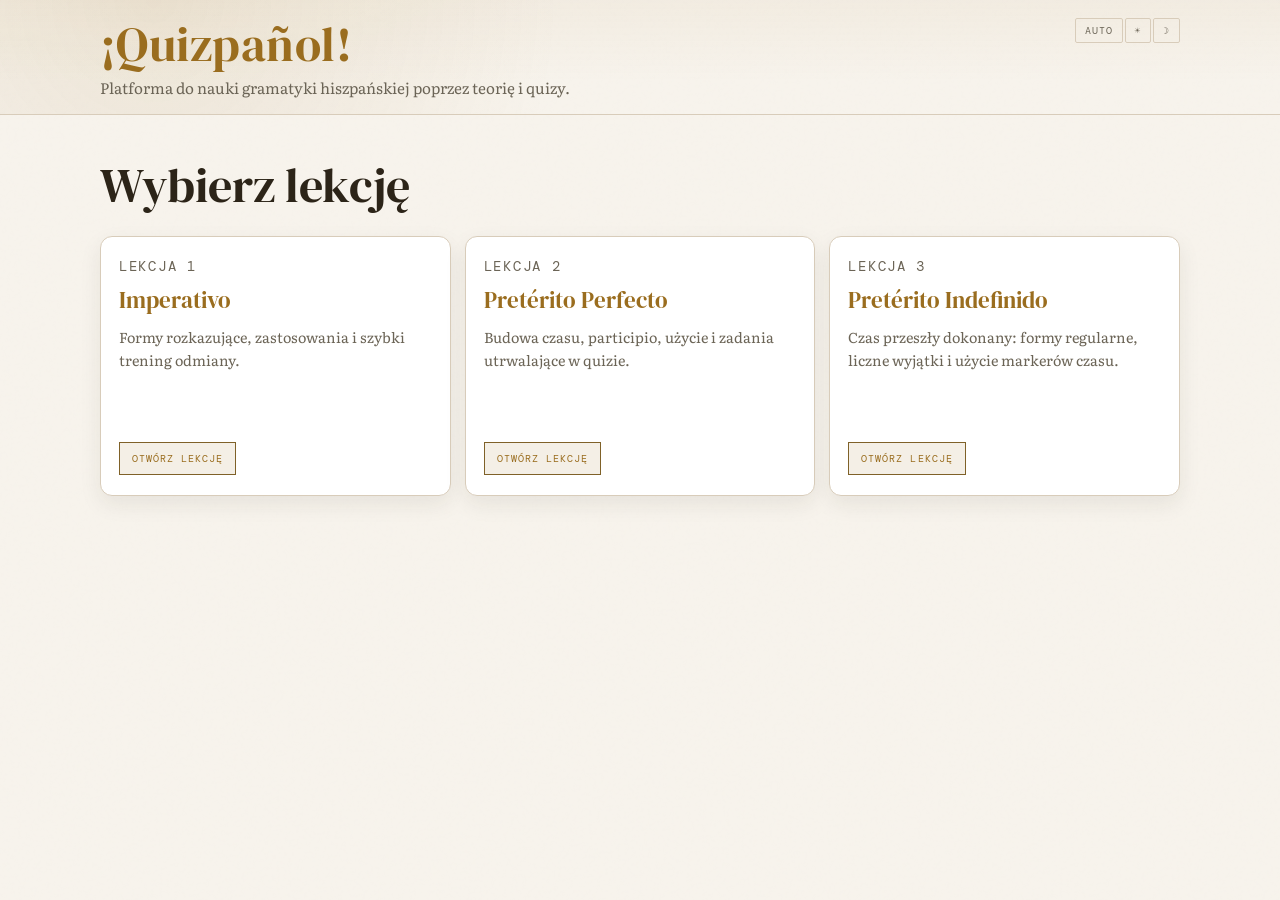
==== index.html @ e7cdd4eb "feat: add initial Pretérito Indefinido lesson" ====
<!DOCTYPE html>
<html lang="pl">
<head>
<meta charset="UTF-8">
<meta name="viewport" content="width=device-width, initial-scale=1.0">
<title>¡Quizpañol! · Strona główna</title>
<link rel="stylesheet" href="shared/style.css">
<script>
  (function() {
    var t = localStorage.getItem('quizpanol-theme');
    if (t) document.documentElement.setAttribute('data-theme', t);
  })();
</script>
</head>
<body>

<header class="global-header">
  <div class="container header-inner">
    <div class="brand-block">
      <a class="brand-name" href="index.html">¡Quizpañol!</a>
      <p class="header-subtitle">Platforma do nauki gramatyki hiszpańskiej poprzez teorię i quizy.</p>
    </div>
    <div class="theme-switch" role="group" aria-label="Motyw">
      <button class="theme-btn" data-theme-val="auto" onclick="setTheme('auto')" title="Automatyczny (systemowy)">Auto</button>
      <button class="theme-btn" data-theme-val="light" onclick="setTheme('light')" title="Jasny">☀</button>
      <button class="theme-btn" data-theme-val="dark" onclick="setTheme('dark')" title="Ciemny">☽</button>
    </div>
  </div>
</header>

<main class="home-shell">
  <section class="page-intro">
    <h1>Wybierz lekcję</h1>
  </section>

  <section class="lesson-grid" aria-label="Dostępne lekcje">
    <article class="lesson-card">
      <p class="lesson-tag">Lekcja 1</p>
      <h2>Imperativo</h2>
      <p>Formy rozkazujące, zastosowania i szybki trening odmiany.</p>
      <a class="lesson-link" href="lessons/imperativo.html">Otwórz lekcję</a>
    </article>

    <article class="lesson-card">
      <p class="lesson-tag">Lekcja 2</p>
      <h2>Pretérito Perfecto</h2>
      <p>Budowa czasu, participio, użycie i zadania utrwalające w quizie.</p>
      <a class="lesson-link" href="lessons/preterito-perfecto.html">Otwórz lekcję</a>
    </article>

    <article class="lesson-card">
      <p class="lesson-tag">Lekcja 3</p>
      <h2>Pretérito Indefinido</h2>
      <p>Czas przeszły dokonany: formy regularne, liczne wyjątki i użycie markerów czasu.</p>
      <a class="lesson-link" href="lessons/preterito-indefinido.html">Otwórz lekcję</a>
    </article>

    <!-- <article class="lesson-card lesson-card-soon" aria-disabled="true">
      <p class="lesson-tag">Wkrótce</p>
      <h2>Kolejna lekcja</h2>
      <p>To miejsce jest gotowe na nowe tematy, które dodasz później.</p>
      <span class="lesson-link lesson-link-disabled">Niedostępna</span>
    </article> -->
  </section>
</main>

<script src="shared/theme.js"></script>
</body>
</html>
---- shared/style.css ----
@import url('https://fonts.googleapis.com/css2?family=DM+Serif+Display:ital@0;1&family=DM+Mono:wght@400;500&family=Literata:ital,wght@0,300;0,400;1,300&display=swap');

/* 1) Global variables */
:root {
  color-scheme: light;
  --bg:                      #f7f3ec;
  --card:                    #ffffff;
  --card-dark:               #f1e9dd;
  --border:                  #d8ccba;
  --gold:                    #9a6d1f;
  --gold-dim:                #7f6128;
  --gold-bg:                 rgba(154,109,31,0.11);
  --text:                    #2c2418;
  --muted:                   #6b6456;
  --correct:                 #2f8f6a;
  --wrong:                   #b24a44;
  --input-bg:                #fcfaf6;
  --orange:                  #b86a25;
  --orange-bg:               rgba(184,106,37,0.10);
  --header-bg-accent:        rgba(154,109,31,0.10);
  --header-bg-line:          rgba(154,109,31,0.05);
  --table-head-bg:           #ebe2d4;
  --table-row-hover:         rgba(154,109,31,0.07);
  --irreg-row-hover:         rgba(184,106,37,0.17);
  --irreg-border:            rgba(184,106,37,0.35);
  --btn-primary-hover:       #ae7d29;
  --input-correct-bg:        rgba(47,143,106,0.10);
  --input-wrong-bg:          rgba(178,74,68,0.10);
  --shadow-soft:             rgba(44,36,24,0.08);
  --shadow-strong:           rgba(44,36,24,0.14);
  --noise-opacity:           0.16;
}

@media (prefers-color-scheme: dark) {
  :root:not([data-theme="light"]):not([data-theme="dark"]) {
    color-scheme: dark;
    --bg:                      #0f0e0b;
    --card:                    #1a1814;
    --card-dark:               #131109;
    --border:                  #2e2b24;
    --gold:                    #d4a843;
    --gold-dim:                #8a6e2a;
    --gold-bg:                 rgba(212,168,67,0.07);
    --text:                    #e8e0d0;
    --muted:                   #8a816f;
    --correct:                 #4caf87;
    --wrong:                   #c0504a;
    --input-bg:                #211f1a;
    --orange:                  #c8813a;
    --orange-bg:               rgba(200,129,58,0.08);
    --header-bg-accent:        rgba(212,168,67,0.10);
    --header-bg-line:          rgba(212,168,67,0.03);
    --table-head-bg:           #1f1c16;
    --table-row-hover:         rgba(212,168,67,0.04);
    --irreg-row-hover:         rgba(200,129,58,0.13);
    --irreg-border:            rgba(200,129,58,0.25);
    --btn-primary-hover:       #e0b550;
    --input-correct-bg:        rgba(76,175,135,0.06);
    --input-wrong-bg:          rgba(192,80,74,0.06);
    --shadow-soft:             rgba(32,56,96,0.08);
    --shadow-strong:           rgba(32,56,96,0.12);
    --noise-opacity:           0.4;
  }
}

:root[data-theme="dark"] {
  color-scheme: dark;
  --bg:                      #0f0e0b;
  --card:                    #1a1814;
  --card-dark:               #131109;
  --border:                  #2e2b24;
  --gold:                    #d4a843;
  --gold-dim:                #8a6e2a;
  --gold-bg:                 rgba(212,168,67,0.07);
  --text:                    #e8e0d0;
  --muted:                   #8a816f;
  --correct:                 #4caf87;
  --wrong:                   #c0504a;
  --input-bg:                #211f1a;
  --orange:                  #c8813a;
  --orange-bg:               rgba(200,129,58,0.08);
  --header-bg-accent:        rgba(212,168,67,0.10);
  --header-bg-line:          rgba(212,168,67,0.03);
  --table-head-bg:           #1f1c16;
  --table-row-hover:         rgba(212,168,67,0.04);
  --irreg-row-hover:         rgba(200,129,58,0.13);
  --irreg-border:            rgba(200,129,58,0.25);
  --btn-primary-hover:       #e0b550;
  --input-correct-bg:        rgba(76,175,135,0.06);
  --input-wrong-bg:          rgba(192,80,74,0.06);
  --shadow-soft:             rgba(32,56,96,0.08);
  --shadow-strong:           rgba(32,56,96,0.12);
  --noise-opacity:           0.4;
}

.ex-dim {
  display: block;
  font-size: 0.85em;
  opacity: 0.7;
  font-style: italic;
  margin-top: 2px;
}

/* 2) Reset and base */
*, *::before, *::after { margin: 0; padding: 0; box-sizing: border-box; }

body {
  background: var(--bg);
  color: var(--text);
  font-family: 'Literata', serif;
  min-height: 100vh;
}

/* Subtle background texture */
body::before {
  content: '';
  position: fixed;
  inset: 0;
  background-image: url("data:image/svg+xml,%3Csvg viewBox='0 0 256 256' xmlns='http://www.w3.org/2000/svg'%3E%3Cfilter id='noise'%3E%3CfeTurbulence type='fractalNoise' baseFrequency='0.9' numOctaves='4' stitchTiles='stitch'/%3E%3C/filter%3E%3Crect width='100%25' height='100%25' filter='url(%23noise)' opacity='0.04'/%3E%3C/svg%3E");
  pointer-events: none;
  z-index: 0;
  opacity: var(--noise-opacity);
}

.container {
  width: min(1080px, 100% - 40px);
  margin: 0 auto;
}

.brand-name {
  font-family: 'DM Serif Display', serif;
  font-size: clamp(2rem, 5vw, 3rem);
  text-decoration: none;
  color: var(--gold);
  line-height: 1.1;
  letter-spacing: 0.01em;
}

.brand-meta {
  font-family: 'DM Mono', monospace;
  font-size: 0.62rem;
  letter-spacing: 0.16em;
  text-transform: uppercase;
  color: var(--gold-dim);
  white-space: nowrap;
}

.brand-block {
  display: flex;
  flex-direction: column;
  align-items: flex-start;
  gap: 6px;
}

.header-subtitle {
  color: var(--muted);
  font-size: 0.95rem;
  line-height: 1.4;
  margin: 0;
}

.global-header {
  position: relative;
  z-index: 2;
  border-bottom: 1px solid var(--border);
  background:
    radial-gradient(circle at 12% 0%, var(--header-bg-accent), transparent 36%),
    linear-gradient(180deg, var(--header-bg-line), transparent 72%);
}

.header-inner {
  display: flex;
  justify-content: flex-start;
  align-items: flex-start;
  gap: 10px;
  padding: 18px 0 16px;
}

.theme-switch {
  display: flex;
  gap: 2px;
  flex-shrink: 0;
  align-items: center;
  margin-left: auto;
}

.theme-btn {
  font-family: 'DM Mono', monospace;
  font-size: 0.6rem;
  letter-spacing: 0.1em;
  text-transform: uppercase;
  background: transparent;
  border: 1px solid var(--border);
  color: var(--muted);
  padding: 5px 9px;
  border-radius: 2px;
  cursor: pointer;
  transition: all 0.15s;
}

.theme-btn.active {
  border-color: var(--gold-dim);
  color: var(--gold);
  background: var(--gold-bg);
}

.theme-btn:hover:not(.active) {
  border-color: var(--muted);
  color: var(--text);
}

.page-subtitle {
  color: var(--muted);
  font-size: 1rem;
  line-height: 1.5;
  max-width: 66ch;
}

.page-intro {
  margin-bottom: 24px;
}

.page-intro h1,
.lesson-hero h1 {
  font-family: 'DM Serif Display', serif;
  font-size: clamp(2rem, 5vw, 3rem);
  color: var(--text);
  font-weight: 400;
  line-height: 1.1;
  margin-top: 10px;
}

.lesson-main {
  width: min(1080px, 100% - 40px);
  margin: 0 auto;
  padding-top: 22px;
}

.lesson-hero {
  padding: 26px 0 18px;
}

.breadcrumb {
  display: flex;
  align-items: center;
  gap: 0;
  font-family: 'DM Serif Display', serif;
  font-size: clamp(2rem, 5vw, 3rem);
  line-height: 1.1;
  letter-spacing: 0;
  color: var(--muted);
  width: auto;
  margin-top: 10px;
  margin-left: 2px;
}

.crumb-slash {
  display: inline-block;
  font-style: italic;
  line-height: 0.9;
  margin-right: 0.16em;
  transform: translateY(-0.04em) skew(-10deg);
}

.breadcrumb a {
  color: var(--gold);
  text-decoration: none;
  transition: color 0.2s, text-decoration-color 0.2s;
}

.breadcrumb a:hover {
  color: var(--text);
  text-decoration: underline;
}

.breadcrumb [aria-current="page"] {
  color: var(--text);
}

/* 3) Page layout: tabs, sections */

.tabs {
  position: relative;
  z-index: 1;
  display: flex;
  width: 100%;
  border: 1px solid var(--border);
  border-radius: 10px;
  overflow: hidden;
  margin-bottom: 24px;
  background: var(--card);
  box-shadow: 0 4px 16px var(--shadow-soft);
}

.tab {
  flex: 1;
  padding: 14px 16px;
  font-family: 'DM Mono', monospace;
  font-size: 0.68rem;
  letter-spacing: 0.12em;
  text-transform: uppercase;
  color: var(--muted);
  background: none;
  border: none;
  border-bottom: 2px solid transparent;
  cursor: pointer;
  transition: color 0.2s, border-color 0.2s, background 0.2s;
}

.tab:hover { color: var(--text); }

.tab.active {
  color: var(--gold);
  border-bottom-color: var(--gold);
  background: var(--gold-bg);
}

.section { display: none; position: relative; z-index: 1; }
.section.active { display: block; }

/* 4) Theory section */
.teoria-wrap {
  max-width: 920px;
  margin: 0 auto;
  padding: 0 0 64px;
}

.t-label {
  font-family: 'DM Mono', monospace;
  font-size: 0.62rem;
  letter-spacing: 0.2em;
  text-transform: uppercase;
  color: var(--gold-dim);
  margin-bottom: 8px;
}

h2 {
  font-family: 'DM Serif Display', serif;
  font-size: 1.5rem;
  color: var(--gold);
  font-weight: 400;
  margin-bottom: 20px;
}

.main-table {
  width: 100%;
  border-collapse: collapse;
  background: var(--card);
  border: 1px solid var(--border);
  margin-bottom: 20px;
  font-size: 0.95rem;
}

.main-table thead tr { background: var(--table-head-bg); }

.main-table thead th {
  font-family: 'DM Mono', monospace;
  font-size: 0.65rem;
  letter-spacing: 0.14em;
  text-transform: uppercase;
  color: var(--gold);
  padding: 12px 16px;
  text-align: center;
  border-bottom: 1px solid var(--border);
}

.main-table thead th:first-child { text-align: left; }

.main-table tbody tr {
  border-bottom: 1px solid var(--border);
  transition: background 0.15s;
}

.main-table tbody tr:last-child { border-bottom: none; }
.main-table tbody tr:hover       { background: var(--table-row-hover); }
.main-table tbody tr.irreg       { background: var(--orange-bg); }
.main-table tbody tr.irreg:hover { background: var(--irreg-row-hover); }

.main-table tbody tr.section-row td {
  font-family: 'DM Mono', monospace;
  font-size: 0.6rem;
  letter-spacing: 0.18em;
  text-transform: uppercase;
  color: var(--gold-dim);
  padding: 7px 16px;
  background: var(--card-dark);
  border-top: 1px solid var(--border);
}

.main-table td               { padding: 9px 16px; vertical-align: middle; }
.main-table td:first-child   { font-style: italic; color: var(--muted); font-size: 0.9rem; }
.main-table td:not(:first-child) {
  text-align: center;
  font-family: 'DM Serif Display', serif;
  font-size: 1.05rem;
  color: var(--gold);
}

.badge {
  display: inline-block;
  font-family: 'DM Mono', monospace;
  font-size: 0.55rem;
  background: var(--orange);
  color: var(--bg);
  border-radius: 2px;
  padding: 1px 5px;
  letter-spacing: 0.06em;
  text-transform: uppercase;
  vertical-align: middle;
  margin-left: 4px;
  font-style: normal;
}

.note {
  background: var(--card);
  border: 1px solid var(--border);
  border-left: 3px solid var(--gold-dim);
  padding: 13px 18px;
  font-size: 0.87rem;
  color: var(--muted);
  margin-bottom: 28px;
  line-height: 1.7;
}

.note strong { color: var(--text); }
.note em     { color: var(--gold); font-style: italic; }

.info-box {
  background: var(--card);
  border: 1px solid var(--border);
  border-left: 3px solid var(--gold);
  padding: 16px 20px;
  margin-bottom: 20px;
  font-size: 0.9rem;
  color: var(--muted);
  line-height: 1.8;
}

.info-box strong {
  font-family: 'DM Mono', monospace;
  font-size: 0.72rem;
  letter-spacing: 0.06em;
  text-transform: uppercase;
  color: var(--gold);
  display: block;
  margin-bottom: 8px;
}

.info-box em {
  font-family: 'DM Serif Display', serif;
  font-size: 1rem;
  color: var(--text);
  font-style: italic;
}

.func-list {
  background: var(--card);
  border: 1px solid var(--border);
  overflow: hidden;
  margin-bottom: 28px;
}

.func-item {
  display: flex;
  align-items: baseline;
  gap: 14px;
  padding: 11px 18px;
  border-bottom: 1px solid var(--border);
  font-size: 0.9rem;
}

.func-item:last-child { border-bottom: none; }

.func-num {
  font-family: 'DM Mono', monospace;
  font-size: 0.65rem;
  color: var(--gold-dim);
  min-width: 16px;
}

.func-name {
  font-family: 'DM Mono', monospace;
  font-size: 0.7rem;
  color: var(--gold);
  letter-spacing: 0.06em;
  min-width: 150px;
}

.func-ex {
  font-style: italic;
  color: var(--muted);
  font-size: 0.87rem;
}

.conj-grid {
  display: grid;
  grid-template-columns: 1fr 1fr 1fr 1fr;
  border: 1px solid var(--border);
  overflow: hidden;
  margin-bottom: 20px;
  font-size: 0.9rem;
}

.conj-head {
  background: var(--table-head-bg);
  font-family: 'DM Mono', monospace;
  font-size: 0.62rem;
  letter-spacing: 0.12em;
  text-transform: uppercase;
  color: var(--gold);
  padding: 10px 12px;
  text-align: center;
  border-bottom: 1px solid var(--border);
  border-right: 1px solid var(--border);
}

.conj-head:last-child { border-right: none; }

.conj-cell {
  padding: 9px 12px;
  border-top: 1px solid var(--border);
  border-right: 1px solid var(--border);
  text-align: center;
  background: var(--card);
}

.conj-cell:nth-child(4n) { border-right: none; }

.conj-cell .pronoun {
  font-style: italic;
  font-size: 0.9rem;
  color: var(--muted);
  display: block;
  margin-bottom: 0;
}

.conj-cell .haber {
  font-family: 'DM Mono', monospace;
  color: var(--gold);
  font-size: 0.9rem;
}

.conj-cell .participle {
  font-family: 'DM Serif Display', serif;
  font-size: 1rem;
  color: var(--text);
  font-style: italic;
}

.part-grid {
  display: grid;
  grid-template-columns: repeat(3, 1fr);
  gap: 12px;
  margin-bottom: 20px;
}

.part-card {
  background: var(--card);
  border: 1px solid var(--border);
  padding: 14px 16px;
  text-align: center;
}

.part-card .ending {
  font-family: 'DM Mono', monospace;
  font-size: 0.68rem;
  color: var(--muted);
  letter-spacing: 0.1em;
  text-transform: uppercase;
  margin-bottom: 6px;
}

.part-card .rule-arrow {
  font-family: 'DM Serif Display', serif;
  font-size: 1.1rem;
  color: var(--gold);
}

.part-card .example {
  font-size: 0.82rem;
  color: var(--muted);
  margin-top: 6px;
  font-style: italic;
  line-height: 1.6;
}

.irreg-grid {
  display: grid;
  grid-template-columns: repeat(3, 1fr);
  gap: 8px;
  margin-bottom: 28px;
}

.irreg-item {
  background: var(--orange-bg);
  border: 1px solid var(--irreg-border);
  padding: 10px 12px;
  text-align: center;
}

.irreg-inf {
  font-family: 'DM Mono', monospace;
  font-size: 0.72rem;
  color: var(--orange);
  margin-bottom: 4px;
}

.irreg-part {
  font-family: 'DM Serif Display', serif;
  font-size: 1.1rem;
  color: var(--text);
}

/* 5) Quiz section */
.quiz-wrap {
  max-width: 680px;
  margin: 0 auto;
  padding: 0 0 64px;
}

.mode-row {
  display: flex;
  gap: 8px;
  margin-bottom: 24px;
  flex-wrap: wrap;
}

.filter-rows {
  display: flex;
  flex-direction: column;
  gap: 8px;
  margin-bottom: 24px;
}

.filter-rows .mode-row {
  margin-bottom: 0;
}

.filter-row-label {
  font-family: 'DM Mono', monospace;
  font-size: 0.58rem;
  letter-spacing: 0.16em;
  text-transform: uppercase;
  color: var(--gold-dim);
  margin-bottom: 4px;
}

.empty-filters {
  text-align: center;
  padding: 48px 32px;
  background: var(--card);
  border: 1px solid var(--border);
  border-radius: 12px;
  box-shadow: 0 8px 24px var(--shadow-soft);
  font-size: 1rem;
  color: var(--muted);
  font-style: italic;
}

.mode-btn {
  font-family: 'DM Mono', monospace;
  font-size: 0.65rem;
  letter-spacing: 0.1em;
  text-transform: uppercase;
  background: transparent;
  border: 1px solid var(--border);
  color: var(--muted);
  padding: 6px 12px;
  border-radius: 2px;
  cursor: pointer;
  transition: all 0.15s;
}

.mode-btn.active {
  border-color: var(--gold-dim);
  color: var(--gold);
  background: var(--gold-bg);
}

.mode-btn:hover:not(.active) { border-color: var(--muted); color: var(--text); }

.progress-row {
  display: flex;
  align-items: center;
  gap: 12px;
  margin-bottom: 28px;
}

.progress-bar {
  flex: 1;
  height: 3px;
  background: var(--border);
  border-radius: 2px;
  overflow: hidden;
}

.progress-fill {
  height: 100%;
  background: var(--gold);
  border-radius: 2px;
  transition: width 0.4s ease;
}

.progress-text {
  font-family: 'DM Mono', monospace;
  font-size: 0.72rem;
  color: var(--muted);
  white-space: nowrap;
}

.card {
  background: var(--card);
  border: 1px solid var(--border);
  border-radius: 12px;
  padding: 36px 32px 32px;
  animation: fadeSlide 0.3s ease;
  box-shadow: 0 8px 24px var(--shadow-soft);
}

@keyframes fadeSlide {
  from { opacity: 0; transform: translateY(12px); }
  to   { opacity: 1; transform: translateY(0); }
}

.card-number {
  font-family: 'DM Mono', monospace;
  font-size: 0.65rem;
  color: var(--gold-dim);
  letter-spacing: 0.15em;
  text-transform: uppercase;
  margin-bottom: 20px;
}

.prompt {
  font-size: 1.3rem;
  font-weight: 300;
  color: var(--text);
  margin-bottom: 8px;
  line-height: 1.5;
}

.prompt strong {
  font-family: 'DM Serif Display', serif;
  color: var(--gold);
  font-weight: 400;
  font-size: 1.5rem;
}

.hint {
  font-size: 0.8rem;
  color: var(--muted);
  font-style: italic;
  margin-bottom: 28px;
}

.input-row {
  display: flex;
  gap: 10px;
  align-items: center;
}

.excl {
  font-family: 'DM Serif Display', serif;
  font-size: 1.5rem;
  color: var(--gold-dim);
  line-height: 1;
}

input[type="text"] {
  flex: 1;
  background: var(--input-bg);
  border: 1px solid var(--border);
  border-radius: 3px;
  color: var(--text);
  font-family: 'DM Serif Display', serif;
  font-size: 1.3rem;
  padding: 10px 14px;
  outline: none;
  transition: border-color 0.2s;
  caret-color: var(--gold);
}

input[type="text"]:focus              { border-color: var(--gold-dim); }
input[type="text"].correct            { border-color: var(--correct); color: var(--correct); background: var(--input-correct-bg); }
input[type="text"].wrong              { border-color: var(--wrong);   color: var(--wrong);   background: var(--input-wrong-bg); animation: shake 0.3s ease; }
input[type="text"].accent-missing     { border-color: var(--gold);    color: var(--gold);    background: var(--gold-bg); }

@keyframes shake {
  0%,100% { transform: translateX(0); }
  25%     { transform: translateX(-6px); }
  75%     { transform: translateX(6px); }
}

.feedback {
  margin-top: 14px;
  font-size: 0.9rem;
  min-height: 1.4em;
  font-style: italic;
}

.feedback.correct        { color: var(--correct); }
.feedback.wrong          { color: var(--wrong); }
.feedback.accent-missing { color: var(--gold); }

.btn-row {
  display: flex;
  gap: 10px;
  margin-top: 28px;
}

button {
  font-family: 'DM Mono', monospace;
  font-size: 0.75rem;
  letter-spacing: 0.1em;
  text-transform: uppercase;
  border: none;
  border-radius: 3px;
  padding: 11px 20px;
  cursor: pointer;
  transition: all 0.15s;
}

.btn-check  { background: var(--gold); color: var(--bg); flex: 1; }
.btn-check:hover  { background: var(--btn-primary-hover); }
.btn-skip   { background: transparent; border: 1px solid var(--border); color: var(--muted); }
.btn-skip:hover   { border-color: var(--muted); color: var(--text); }
.btn-next   { background: var(--gold); color: var(--bg); flex: 1; }
.btn-next:hover   { background: var(--btn-primary-hover); }
.btn-restart { background: var(--gold); color: var(--bg); padding: 12px 32px; font-size: 0.78rem; }
.btn-restart:hover { background: var(--btn-primary-hover); }

.score-screen {
  text-align: center;
  padding: 48px 24px;
  background: var(--card);
  border: 1px solid var(--border);
  border-radius: 12px;
  animation: fadeSlide 0.4s ease;
  box-shadow: 0 8px 24px var(--shadow-soft);
}

.score-big {
  font-family: 'DM Serif Display', serif;
  font-size: 5rem;
  color: var(--gold);
  line-height: 1;
  margin-bottom: 8px;
}

.score-label {
  font-family: 'DM Mono', monospace;
  font-size: 0.72rem;
  letter-spacing: 0.2em;
  text-transform: uppercase;
  color: var(--muted);
  margin-bottom: 28px;
}

.score-msg {
  font-size: 1.05rem;
  color: var(--text);
  font-style: italic;
  margin-bottom: 32px;
}

.stats { display: flex; gap: 24px; justify-content: center; margin-bottom: 28px; }
.stat  { text-align: center; }

.stat-val {
  font-family: 'DM Serif Display', serif;
  font-size: 2rem;
  color: var(--text);
  line-height: 1;
}

.stat-val.good   { color: var(--correct); }
.stat-val.bad    { color: var(--wrong); }
.stat-val.accent { color: var(--gold); }

.stat-lbl {
  font-family: 'DM Mono', monospace;
  font-size: 0.62rem;
  color: var(--muted);
  letter-spacing: 0.12em;
  text-transform: uppercase;
  margin-top: 4px;
}

.mistakes-list {
  text-align: left;
  margin-top: 32px;
  border-top: 1px solid var(--border);
  padding-top: 24px;
}

.mistakes-title {
  font-family: 'DM Mono', monospace;
  font-size: 0.72rem;
  letter-spacing: 0.15em;
  text-transform: uppercase;
  color: var(--gold-dim);
  margin-bottom: 16px;
}

.mistake-item {
  background: var(--card-dark);
  border: 1px solid var(--border);
  border-radius: 6px;
  padding: 12px 16px;
  margin-bottom: 10px;
  font-size: 0.9rem;
}

.mistake-prompt {
  color: var(--muted);
  font-size: 0.85rem;
  margin-bottom: 6px;
  font-style: italic;
}

.mistake-details {
  display: flex;
  gap: 12px;
  flex-wrap: wrap;
  align-items: baseline;
}

.mistake-val {
  font-family: 'DM Serif Display', serif;
  font-size: 1.1rem;
}

.mistake-val.user { color: var(--wrong); text-decoration: line-through; opacity: 0.8; }
.mistake-val.correct { color: var(--correct); }
.mistake-val.accent { color: var(--gold); }

/* 6) Utility helpers */
.mt-lg { margin-top: 32px; }
.mb-sm { margin-bottom: 12px; }

/* 7) Homepage */
.home-shell {
  position: relative;
  z-index: 1;
  width: min(1080px, 100% - 40px);
  margin: 0 auto;
  padding: 34px 0 70px;
}

.lesson-grid {
  display: grid;
  grid-template-columns: repeat(3, minmax(0, 1fr));
  gap: 14px;
}

.lesson-card {
  border: 1px solid var(--border);
  background: var(--card);
  padding: 18px 18px 20px;
  display: flex;
  flex-direction: column;
  min-height: 260px;
  border-radius: 12px;
  box-shadow: 0 8px 22px var(--shadow-soft);
  transition: border-color 0.2s ease, transform 0.2s ease, background 0.2s ease, box-shadow 0.2s ease;
}

.lesson-card:hover {
  border-color: var(--gold-dim);
  transform: translateY(-3px);
  background: linear-gradient(180deg, var(--gold-bg), transparent 36%), var(--card);
  box-shadow: 0 14px 28px var(--shadow-strong);
}

.lesson-tag {
  font-family: 'DM Mono', monospace;
  text-transform: uppercase;
  letter-spacing: 0.12em;
  color: var(--gold-dim);
  font-size: 0.62rem;
  margin-bottom: 9px;
}

.lesson-card h2 {
  margin-bottom: 10px;
  font-size: 1.45rem;
  line-height: 1.2;
}

.lesson-card p {
  color: var(--muted);
  font-size: 0.9rem;
  line-height: 1.6;
}

.lesson-link {
  margin-top: auto;
  align-self: flex-start;
  font-family: 'DM Mono', monospace;
  text-transform: uppercase;
  letter-spacing: 0.1em;
  font-size: 0.64rem;
  text-decoration: none;
  border: 1px solid var(--gold-dim);
  color: var(--gold);
  background: var(--gold-bg);
  padding: 9px 12px;
  transition: background 0.2s ease, color 0.2s ease;
}

.lesson-link:hover {
  background: var(--gold);
  color: var(--bg);
}

.lesson-card-soon {
  border-style: dashed;
}

.lesson-link-disabled {
  border-color: var(--border);
  color: var(--muted);
  background: transparent;
  cursor: not-allowed;
}

@media (max-width: 980px) {
  .lesson-grid {
    grid-template-columns: repeat(2, minmax(0, 1fr));
  }
}

@media (max-width: 680px) {
  .container,
  .home-shell,
  .lesson-main {
    width: min(1080px, 100% - 26px);
  }

  .header-inner {
    padding-top: 14px;
    padding-bottom: 10px;
    flex-wrap: wrap;
    gap: 8px;
  }

  .breadcrumb {
    margin-top: 0;
    margin-left: 0;
  }

  .page-subtitle,
  .brand-meta {
    white-space: normal;
  }

  .header-subtitle {
    display: none;
  }

  .theme-switch {
    margin-left: auto;
  }

  .home-shell { padding-top: 24px; }

  .lesson-grid {
    grid-template-columns: 1fr;
  }

  .lesson-card {
    min-height: 0;
  }
}
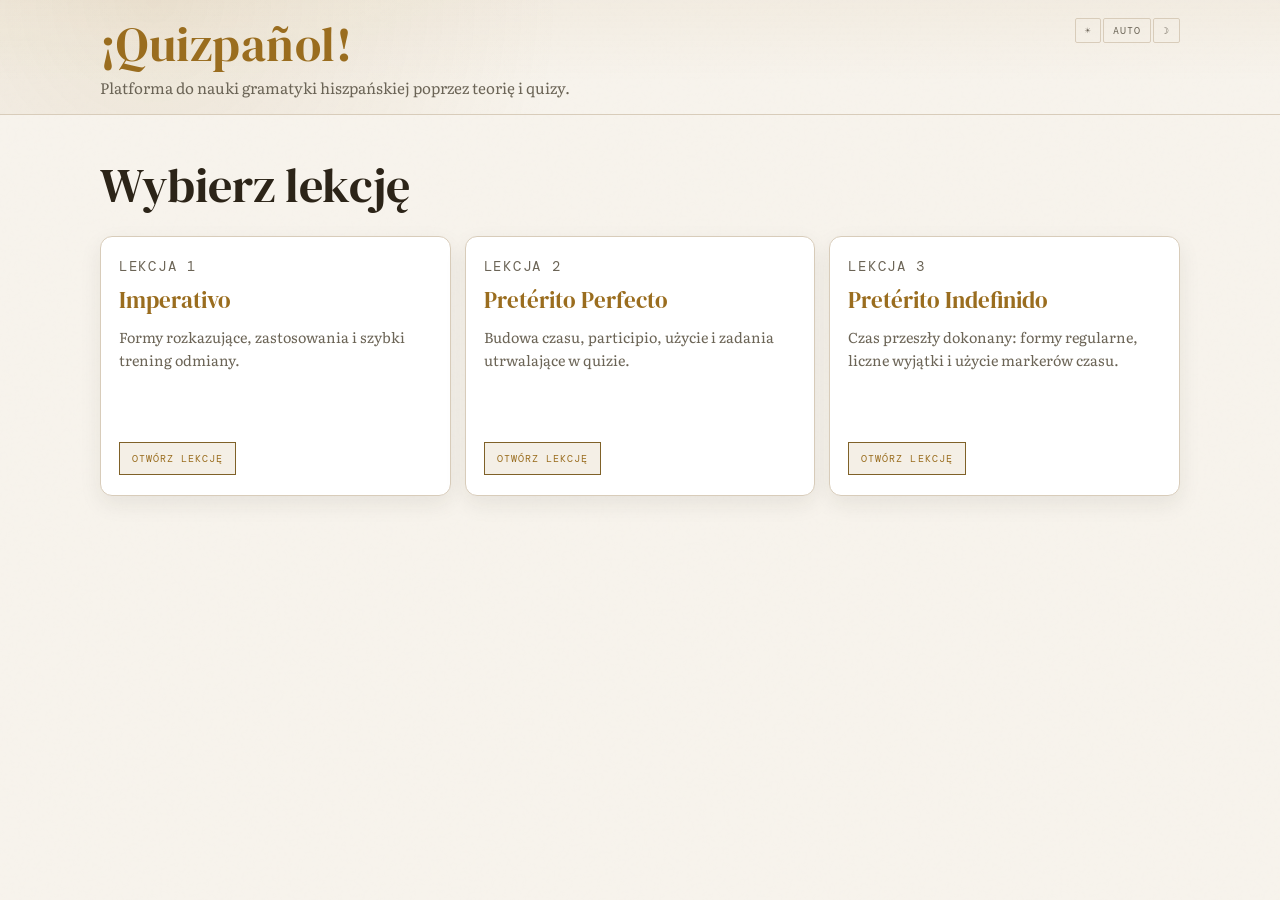
==== commit a15b89b4: "refactor: reorder theme buttons and add numeric prefixes to lessons - Move 'Auto' theme button betwe" ====
--- a/index.html
+++ b/index.html
@@ -21,8 +21,8 @@
       <p class="header-subtitle">Platforma do nauki gramatyki hiszpańskiej poprzez teorię i quizy.</p>
     </div>
     <div class="theme-switch" role="group" aria-label="Motyw">
+      <button class="theme-btn" data-theme-val="light" onclick="setTheme('light')" title="Jasny">☀</button>
       <button class="theme-btn" data-theme-val="auto" onclick="setTheme('auto')" title="Automatyczny (systemowy)">Auto</button>
-      <button class="theme-btn" data-theme-val="light" onclick="setTheme('light')" title="Jasny">☀</button>
       <button class="theme-btn" data-theme-val="dark" onclick="setTheme('dark')" title="Ciemny">☽</button>
     </div>
   </div>
@@ -38,21 +38,21 @@
       <p class="lesson-tag">Lekcja 1</p>
       <h2>Imperativo</h2>
       <p>Formy rozkazujące, zastosowania i szybki trening odmiany.</p>
-      <a class="lesson-link" href="lessons/imperativo.html">Otwórz lekcję</a>
+      <a class="lesson-link" href="lessons/1-imperativo.html">Otwórz lekcję</a>
     </article>
 
     <article class="lesson-card">
       <p class="lesson-tag">Lekcja 2</p>
       <h2>Pretérito Perfecto</h2>
       <p>Budowa czasu, participio, użycie i zadania utrwalające w quizie.</p>
-      <a class="lesson-link" href="lessons/preterito-perfecto.html">Otwórz lekcję</a>
+      <a class="lesson-link" href="lessons/2-preterito-perfecto.html">Otwórz lekcję</a>
     </article>
 
     <article class="lesson-card">
       <p class="lesson-tag">Lekcja 3</p>
       <h2>Pretérito Indefinido</h2>
       <p>Czas przeszły dokonany: formy regularne, liczne wyjątki i użycie markerów czasu.</p>
-      <a class="lesson-link" href="lessons/preterito-indefinido.html">Otwórz lekcję</a>
+      <a class="lesson-link" href="lessons/3-preterito-indefinido.html">Otwórz lekcję</a>
     </article>
 
     <!-- <article class="lesson-card lesson-card-soon" aria-disabled="true">
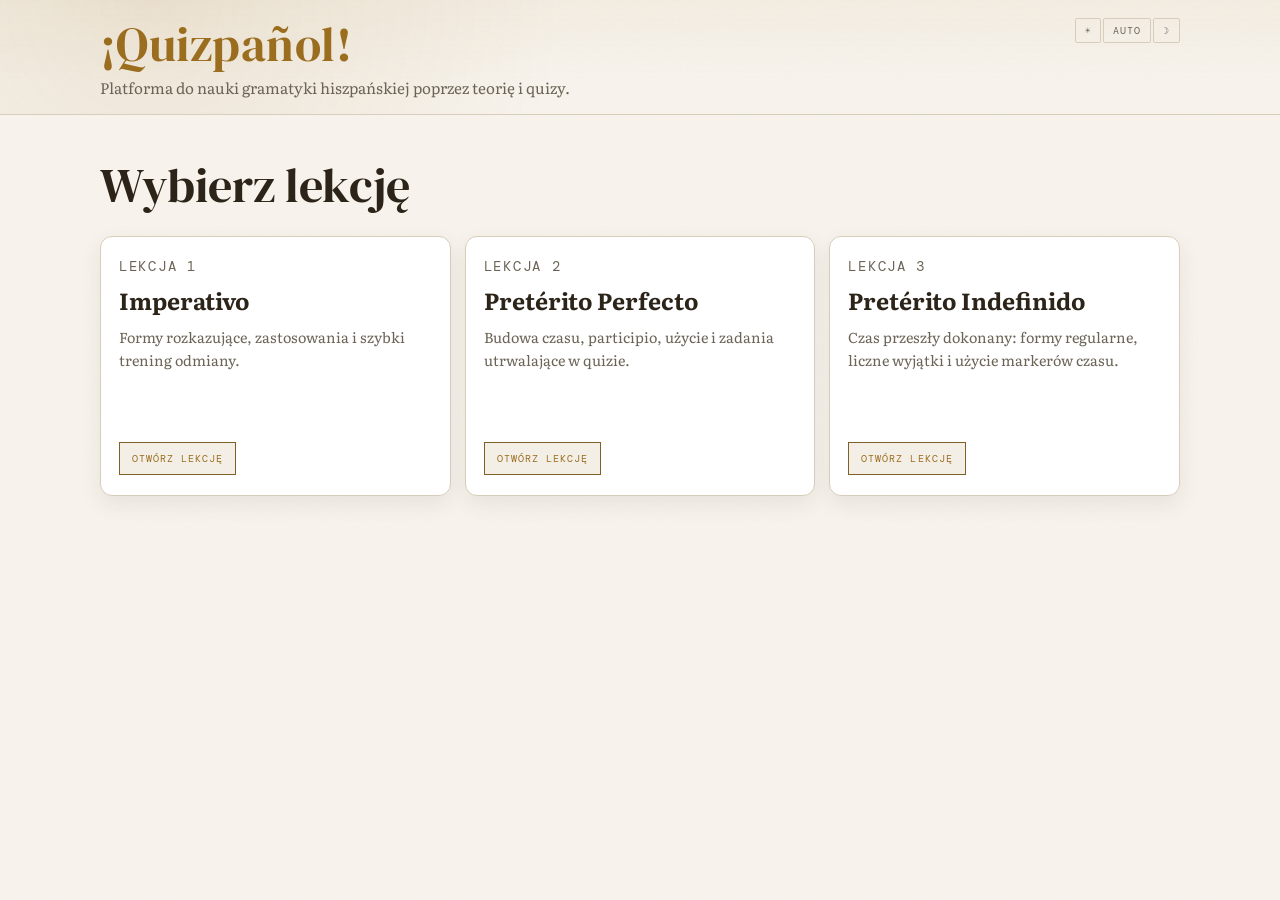
==== commit 00ff2f7e: "refactor: move CSS files into shared/style/ subfolder and update HTML hrefs Agent-Logs-Url: https://" ====
--- a/index.html
+++ b/index.html
@@ -4,7 +4,7 @@
 <meta charset="UTF-8">
 <meta name="viewport" content="width=device-width, initial-scale=1.0">
 <title>¡Quizpañol! · Strona główna</title>
-<link rel="stylesheet" href="shared/style.css">
+<link rel="stylesheet" href="shared/style/style.css">
 <script>
   (function() {
     var t = localStorage.getItem('quizpanol-theme');
--- a/shared/style/style.css
+++ b/shared/style/style.css
@@ -0,0 +1,5 @@
+@import url('base.css');
+@import url('layout.css');
+@import url('theory.css');
+@import url('quiz.css');
+@import url('home.css');
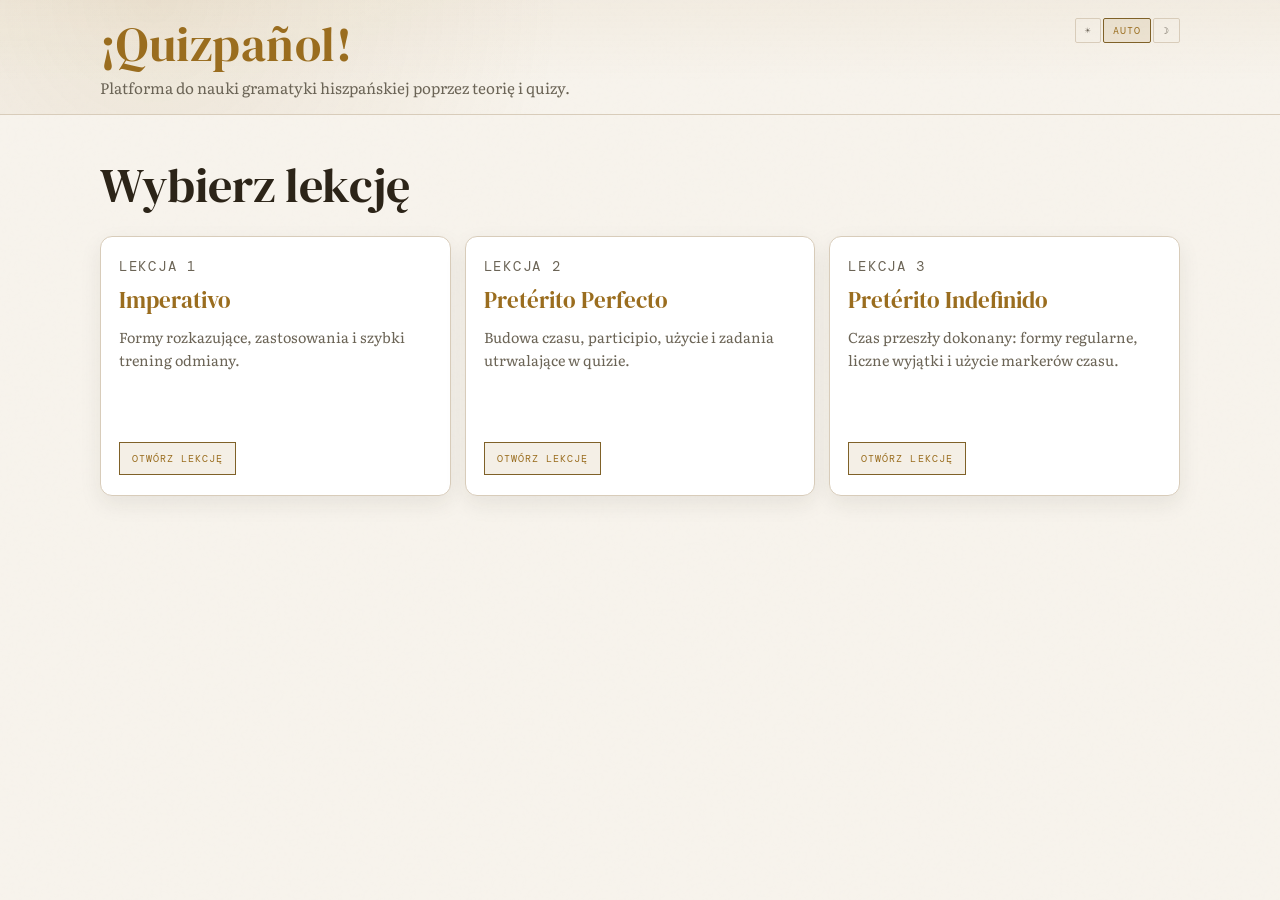
==== commit e3408e3a: "feat: extract repeated theme-init script to theme-early.js and header HTML to renderHeader() in them" ====
--- a/index.html
+++ b/index.html
@@ -5,28 +5,13 @@
 <meta name="viewport" content="width=device-width, initial-scale=1.0">
 <title>¡Quizpañol! · Strona główna</title>
 <link rel="stylesheet" href="shared/style/style.css">
-<script>
-  (function() {
-    var t = localStorage.getItem('quizpanol-theme');
-    if (t) document.documentElement.setAttribute('data-theme', t);
-  })();
-</script>
+<script src="shared/theme-early.js"></script>
 </head>
 <body>
 
-<header class="global-header">
-  <div class="container header-inner">
-    <div class="brand-block">
-      <a class="brand-name" href="index.html">¡Quizpañol!</a>
-      <p class="header-subtitle">Platforma do nauki gramatyki hiszpańskiej poprzez teorię i quizy.</p>
-    </div>
-    <div class="theme-switch" role="group" aria-label="Motyw">
-      <button class="theme-btn" data-theme-val="light" onclick="setTheme('light')" title="Jasny">☀</button>
-      <button class="theme-btn" data-theme-val="auto" onclick="setTheme('auto')" title="Automatyczny (systemowy)">Auto</button>
-      <button class="theme-btn" data-theme-val="dark" onclick="setTheme('dark')" title="Ciemny">☽</button>
-    </div>
-  </div>
-</header>
+<header class="global-header"></header>
+<script src="shared/theme.js"></script>
+<script>renderHeader({});</script>
 
 <main class="home-shell">
   <section class="page-intro">
@@ -64,6 +49,5 @@
   </section>
 </main>
 
-<script src="shared/theme.js"></script>
 </body>
 </html>
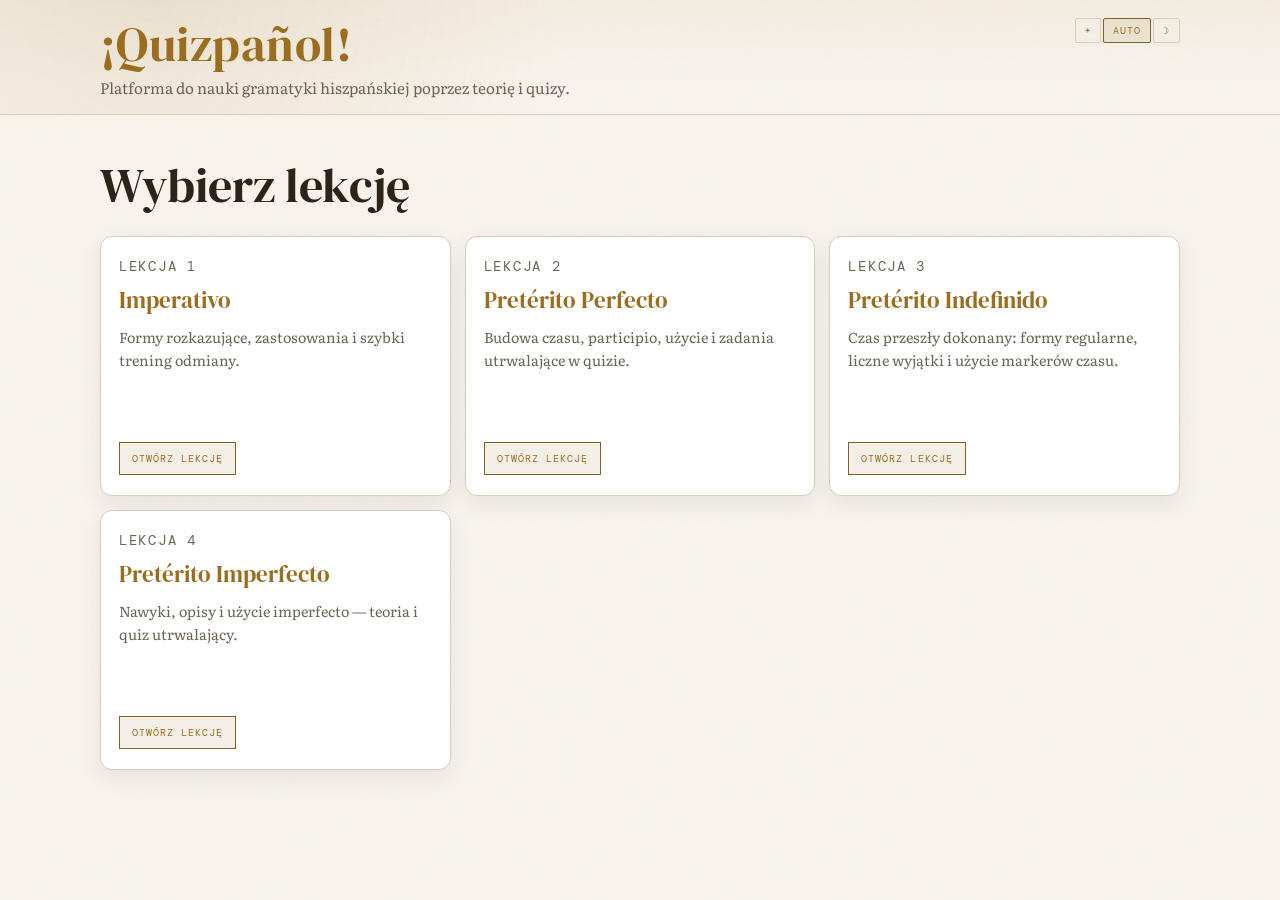
==== commit 663f12d1: "feat(lessons): add Preterito Imperfecto lesson" ====
--- a/index.html
+++ b/index.html
@@ -4,14 +4,13 @@
 <meta charset="UTF-8">
 <meta name="viewport" content="width=device-width, initial-scale=1.0">
 <title>¡Quizpañol! · Strona główna</title>
-<link rel="stylesheet" href="shared/style/style.css">
-<script src="shared/theme-early.js"></script>
+<link rel="stylesheet" href="shared/styles/main.css">
+<script src="shared/theme-init.js"></script>
 </head>
 <body>
 
 <header class="global-header"></header>
-<script src="shared/theme.js"></script>
-<script>renderHeader({});</script>
+<script src="shared/header.js"></script>
 
 <main class="home-shell">
   <section class="page-intro">
@@ -40,6 +39,13 @@
       <a class="lesson-link" href="lessons/3-preterito-indefinido.html">Otwórz lekcję</a>
     </article>
 
+    <article class="lesson-card">
+      <p class="lesson-tag">Lekcja 4</p>
+      <h2>Pretérito Imperfecto</h2>
+      <p>Nawyki, opisy i użycie imperfecto — teoria i quiz utrwalający.</p>
+      <a class="lesson-link" href="lessons/4-preterito-imperfecto.html">Otwórz lekcję</a>
+    </article>
+
     <!-- <article class="lesson-card lesson-card-soon" aria-disabled="true">
       <p class="lesson-tag">Wkrótce</p>
       <h2>Kolejna lekcja</h2>
--- a/shared/styles/main.css
+++ b/shared/styles/main.css
@@ -0,0 +1,5 @@
+@import url('base.css');
+@import url('chrome.css');
+@import url('theory.css');
+@import url('quiz.css');
+@import url('home.css');
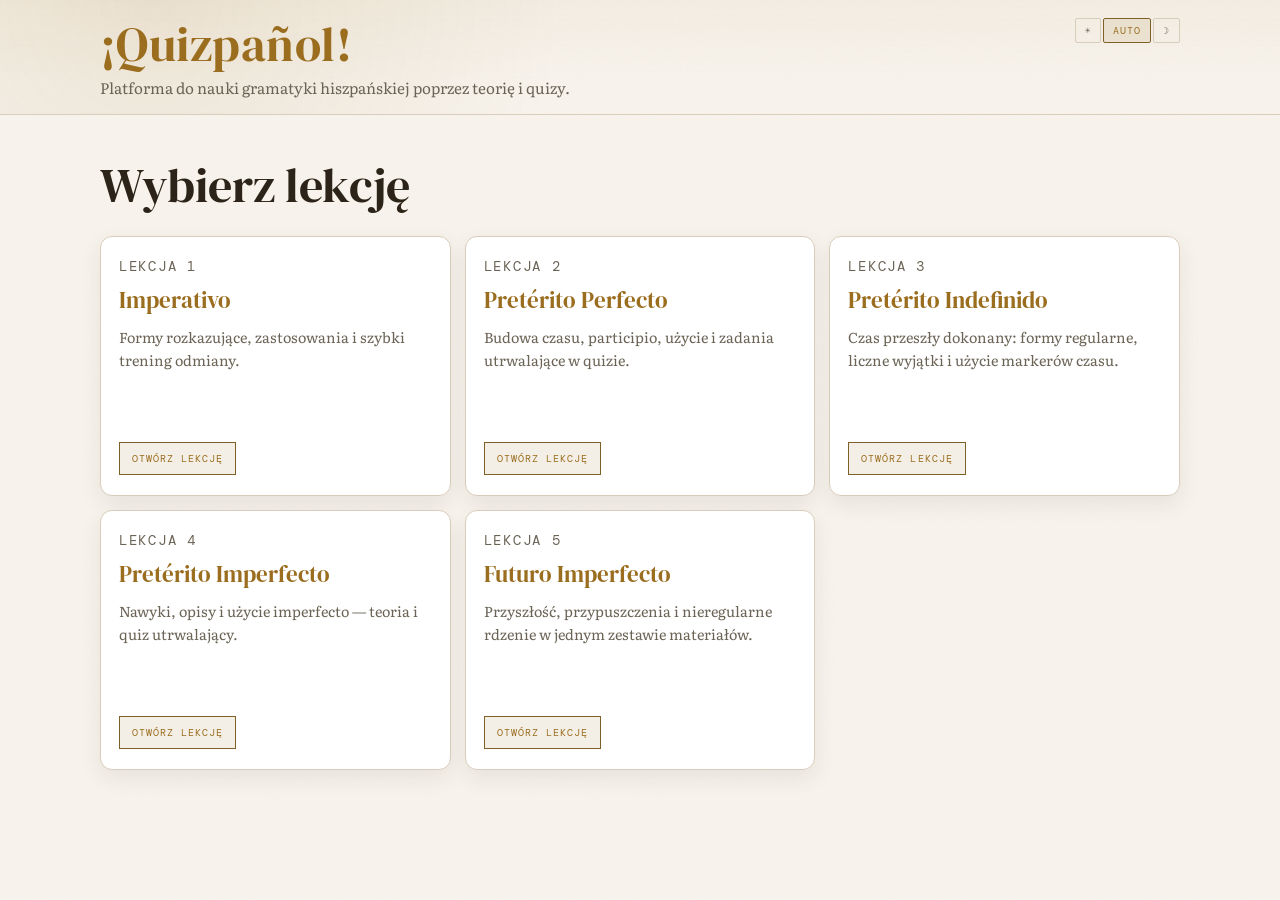
==== commit da6d3628: "feat(lessons): add Futuro Imperfecto lesson" ====
--- a/index.html
+++ b/index.html
@@ -46,6 +46,13 @@
       <a class="lesson-link" href="lessons/4-preterito-imperfecto.html">Otwórz lekcję</a>
     </article>
 
+    <article class="lesson-card">
+      <p class="lesson-tag">Lekcja 5</p>
+      <h2>Futuro Imperfecto</h2>
+      <p>Przyszłość, przypuszczenia i nieregularne rdzenie w jednym zestawie materiałów.</p>
+      <a class="lesson-link" href="lessons/5-futuro-imperfecto.html">Otwórz lekcję</a>
+    </article>
+
     <!-- <article class="lesson-card lesson-card-soon" aria-disabled="true">
       <p class="lesson-tag">Wkrótce</p>
       <h2>Kolejna lekcja</h2>
